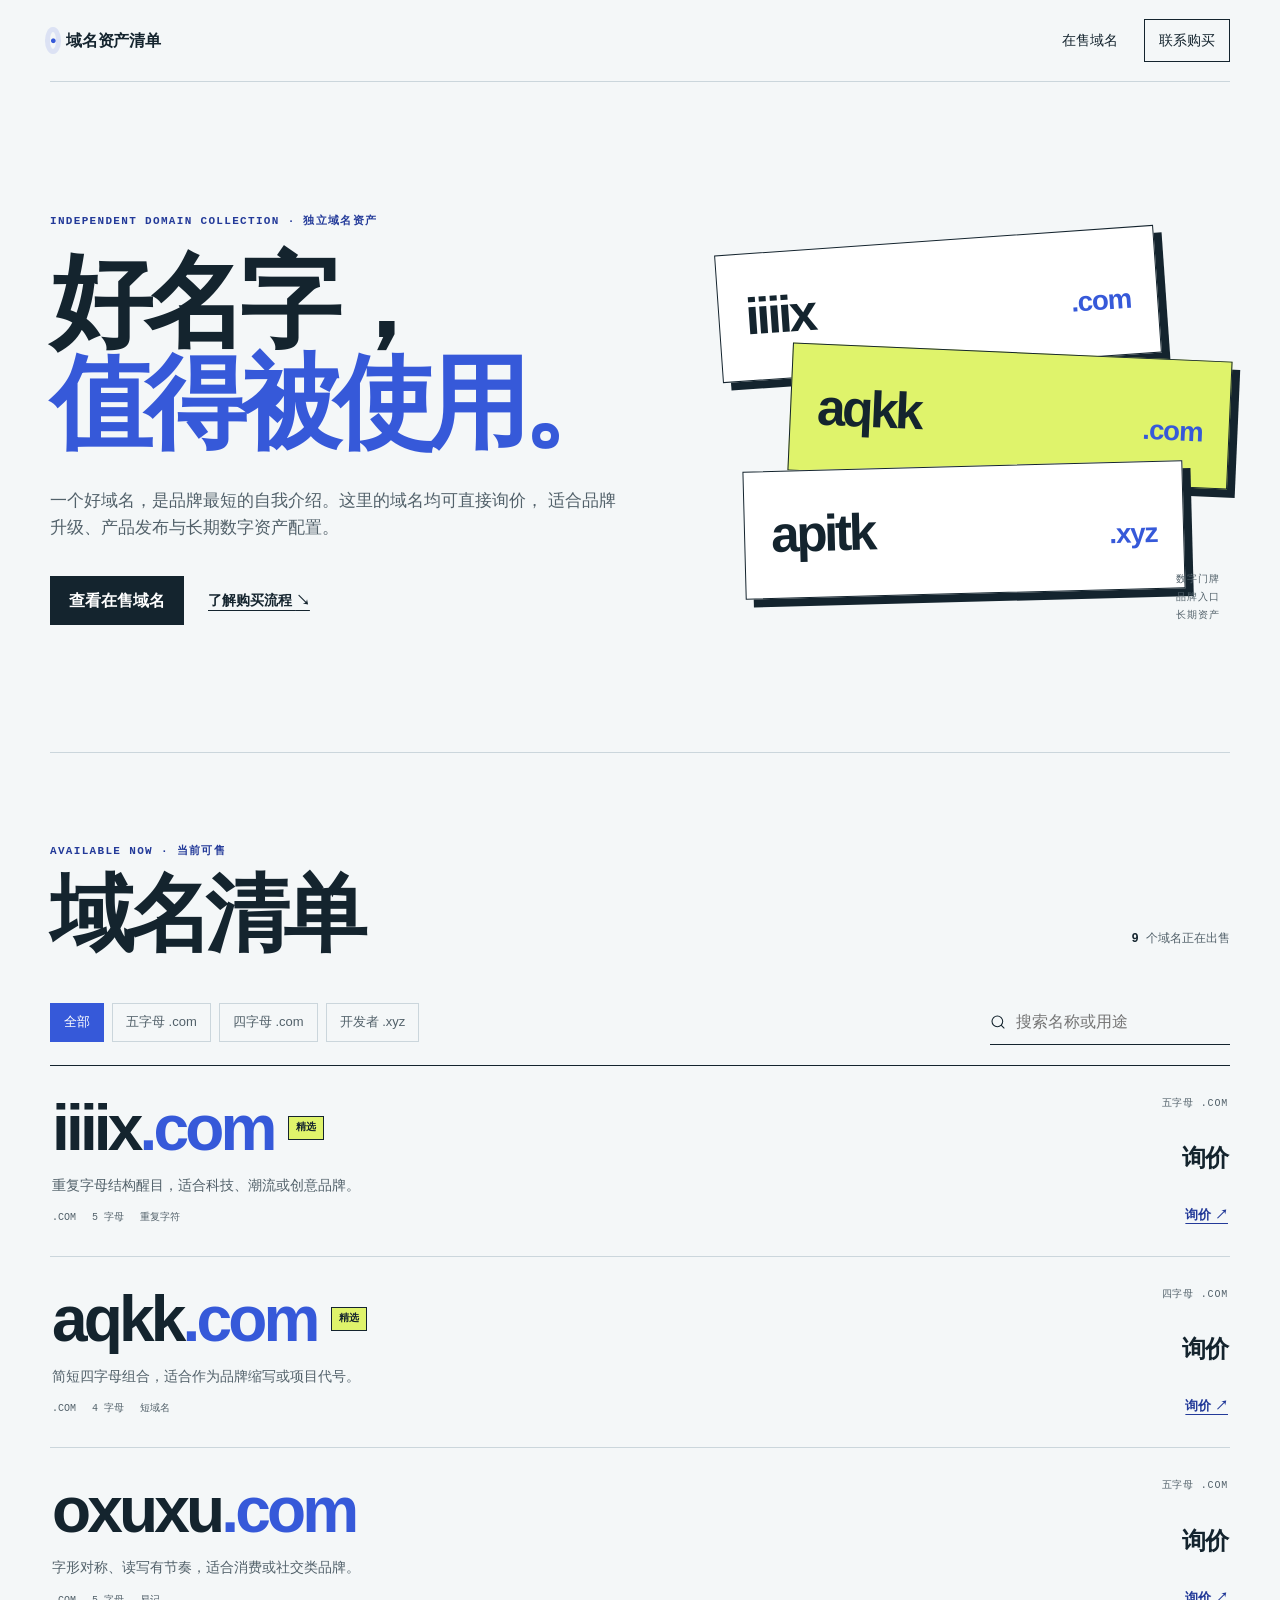
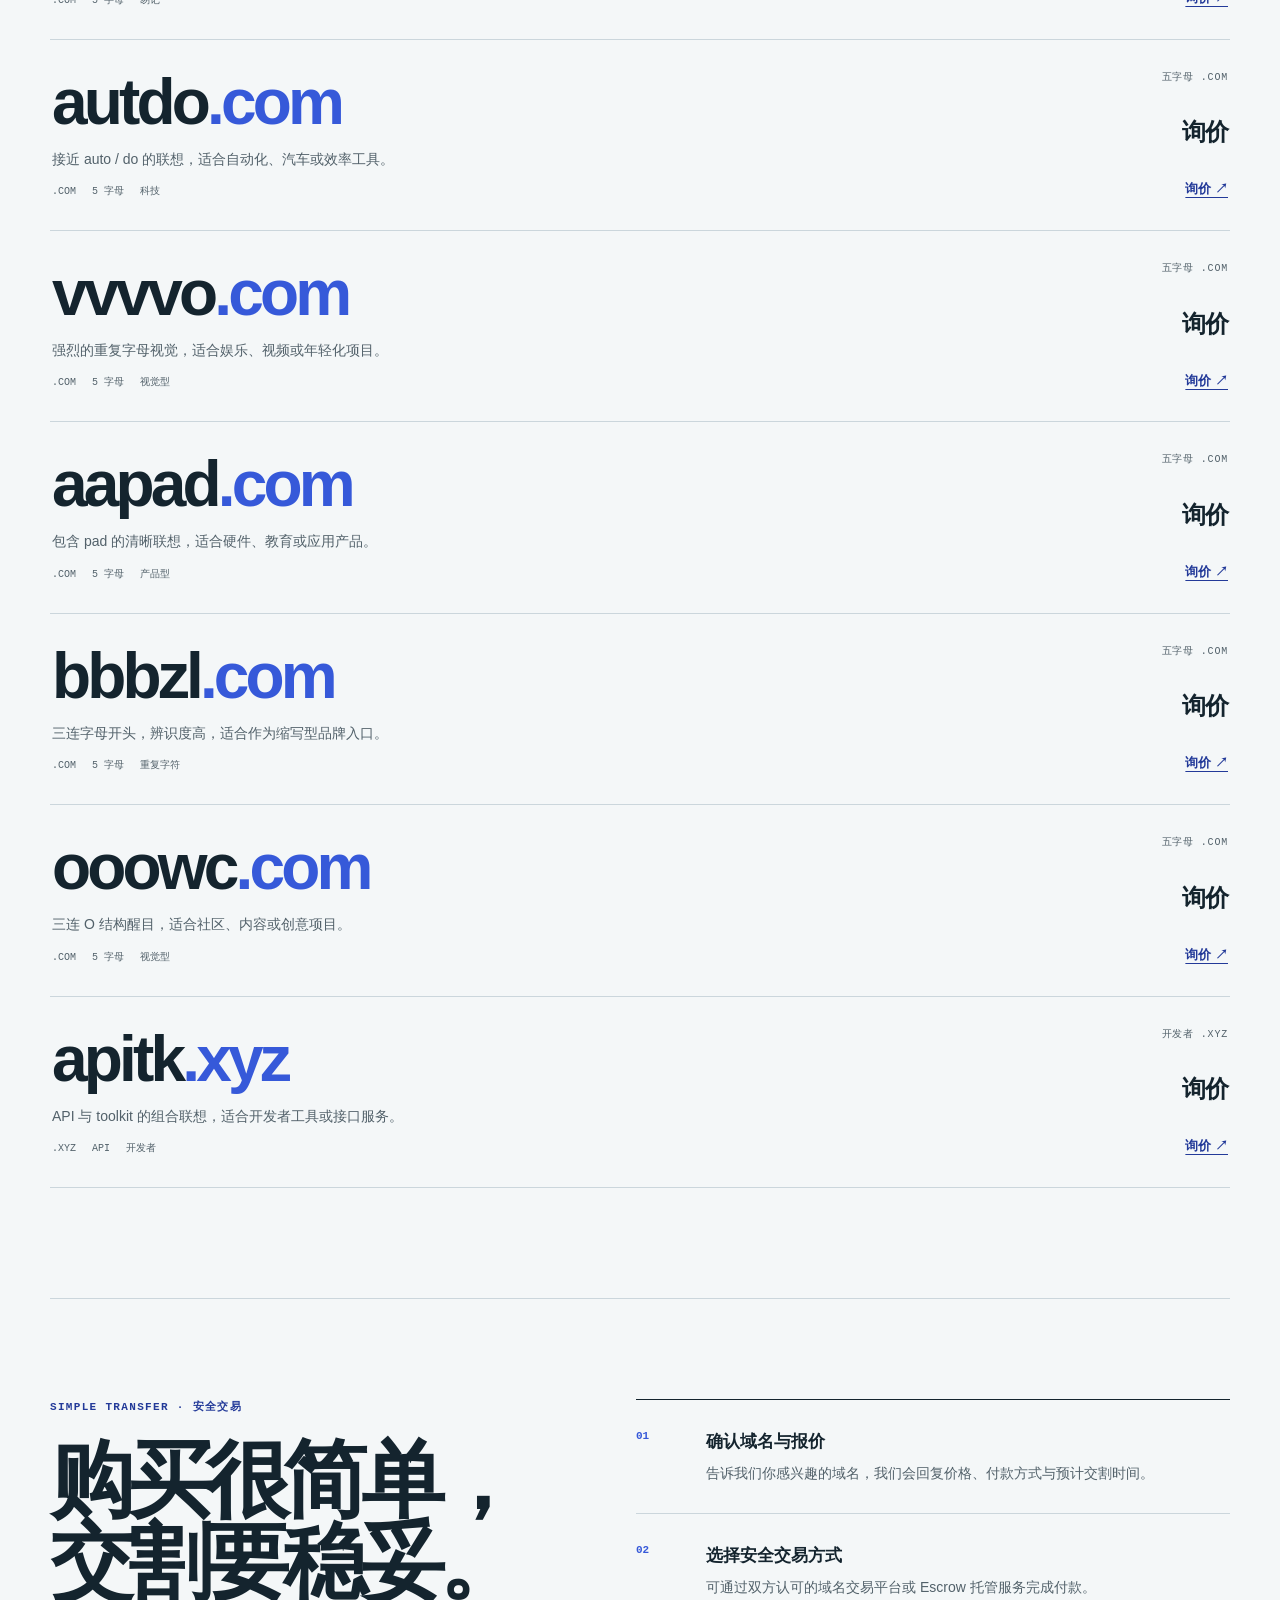
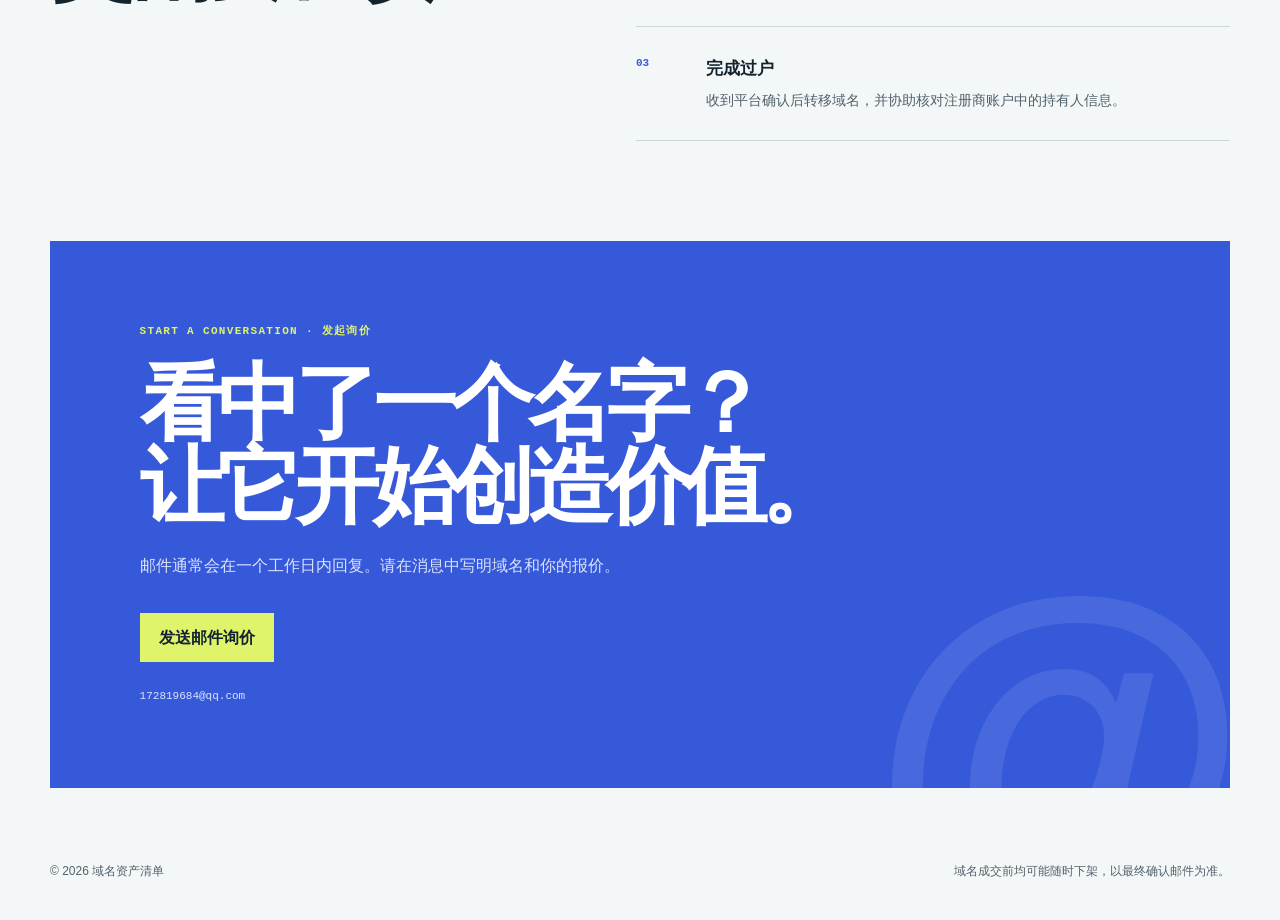
==== index.html @ d93ed224 "Initial commit" ====
<!doctype html>
<html lang="zh-CN">
  <head>
    <meta charset="UTF-8" />
    <meta name="viewport" content="width=device-width, initial-scale=1" />
    <meta
      name="description"
      content="精选品牌域名出售。查看域名价格与用途，并直接联系域名持有人。"
    />
    <meta name="theme-color" content="#e8eef2" />
    <meta property="og:title" content="域名资产清单｜精选域名出售" />
    <meta
      property="og:description"
      content="一个好域名，是品牌最短的自我介绍。查看当前可售域名。"
    />
    <title>域名资产清单｜精选域名出售</title>
    <link rel="stylesheet" href="./styles.css" />
    <script type="module" src="./app.js"></script>
  </head>
  <body>
    <a class="skip-link" href="#domain-list">跳到域名列表</a>

    <header class="site-header">
      <a class="brand" href="#top" aria-label="返回首页">
        <span class="brand-mark" aria-hidden="true">●</span>
        <span data-brand-name>域名资产清单</span>
      </a>
      <nav class="header-nav" aria-label="主导航">
        <a href="#domain-list">在售域名</a>
        <a class="nav-contact" href="#contact">联系购买</a>
      </nav>
    </header>

    <main id="top">
      <section class="hero" aria-labelledby="hero-title">
        <div class="hero-copy">
          <p class="eyebrow">Independent domain collection · 独立域名资产</p>
          <h1 id="hero-title">好名字，<br /><em>值得被使用。</em></h1>
          <p class="hero-intro">
            一个好域名，是品牌最短的自我介绍。这里的域名均可直接询价，
            适合品牌升级、产品发布与长期数字资产配置。
          </p>
          <div class="hero-actions">
            <a class="button button-primary" href="#domain-list">查看在售域名</a>
            <a class="text-link" href="#purchase-process">了解购买流程 <span aria-hidden="true">↘</span></a>
          </div>
        </div>

        <div class="address-stack" aria-label="精选在售域名标签">
          <div class="address-strip address-strip-one" aria-hidden="true">
            <span>iiiix</span><b>.com</b>
          </div>
          <div class="address-strip address-strip-two" aria-hidden="true">
            <span>aqkk</span><b>.com</b>
          </div>
          <div class="address-strip address-strip-three" aria-hidden="true">
            <span>apitk</span><b>.xyz</b>
          </div>
          <div class="asset-note">
            <span>数字门牌</span>
            <span>品牌入口</span>
            <span>长期资产</span>
          </div>
        </div>
      </section>

      <section class="catalogue" aria-labelledby="catalogue-title">
        <div class="section-heading">
          <div>
            <p class="eyebrow">Available now · 当前可售</p>
            <h2 id="catalogue-title">域名清单</h2>
          </div>
          <p><span id="domain-count">0</span> 个域名正在出售</p>
        </div>

        <div class="catalogue-controls" aria-label="筛选域名">
          <div class="filter-list" id="filter-list"></div>
          <label class="search-box">
            <span class="sr-only">搜索域名</span>
            <svg aria-hidden="true" viewBox="0 0 24 24" width="18" height="18">
              <path d="m21 21-4.35-4.35m2.35-5.65a8 8 0 1 1-16 0 8 8 0 0 1 16 0Z" />
            </svg>
            <input id="domain-search" type="search" placeholder="搜索名称或用途" autocomplete="off" />
          </label>
        </div>

        <div class="domain-list" id="domain-list" aria-live="polite"></div>
        <p class="empty-state" id="empty-state" hidden>没有匹配的域名，换个关键词试试。</p>
      </section>

      <section class="process" id="purchase-process" aria-labelledby="process-title">
        <div class="process-lead">
          <p class="eyebrow">Simple transfer · 安全交易</p>
          <h2 id="process-title">购买很简单，<br />交割要稳妥。</h2>
        </div>
        <ol class="process-steps">
          <li>
            <span>01</span>
            <div>
              <h3>确认域名与报价</h3>
              <p>告诉我们你感兴趣的域名，我们会回复价格、付款方式与预计交割时间。</p>
            </div>
          </li>
          <li>
            <span>02</span>
            <div>
              <h3>选择安全交易方式</h3>
              <p>可通过双方认可的域名交易平台或 Escrow 托管服务完成付款。</p>
            </div>
          </li>
          <li>
            <span>03</span>
            <div>
              <h3>完成过户</h3>
              <p>收到平台确认后转移域名，并协助核对注册商账户中的持有人信息。</p>
            </div>
          </li>
        </ol>
      </section>

      <section class="contact" id="contact" aria-labelledby="contact-title">
        <p class="eyebrow">Start a conversation · 发起询价</p>
        <h2 id="contact-title">看中了一个名字？<br />让它开始创造价值。</h2>
        <p>邮件通常会在一个工作日内回复。请在消息中写明域名和你的报价。</p>
        <div class="contact-actions">
          <a class="button button-light" id="email-contact" href="mailto:172819684@qq.com">发送邮件询价</a>
        </div>
        <p class="contact-detail">
          <span id="contact-email">172819684@qq.com</span>
        </p>
      </section>
    </main>

    <footer>
      <p>© <span id="current-year"></span> <span data-brand-name>域名资产清单</span></p>
      <p>域名成交前均可能随时下架，以最终确认邮件为准。</p>
    </footer>
  </body>
</html>
---- styles.css ----
:root {
  --paper: #f4f7f8;
  --paper-blue: #e8eef2;
  --ink: #14242e;
  --ink-soft: #52616a;
  --line: #cbd6dc;
  --blue: #3659d9;
  --blue-dark: #233a99;
  --lime: #dff36b;
  --white: #ffffff;
  --display: "Arial Narrow", "Aptos Display", "PingFang SC", sans-serif;
  --body: Inter, ui-sans-serif, -apple-system, BlinkMacSystemFont, "Segoe UI", "PingFang SC", sans-serif;
  --utility: ui-monospace, "SFMono-Regular", Consolas, monospace;
}

* {
  box-sizing: border-box;
}

html {
  scroll-behavior: smooth;
}

body {
  margin: 0;
  color: var(--ink);
  background: var(--paper);
  font-family: var(--body);
  line-height: 1.6;
  -webkit-font-smoothing: antialiased;
}

button,
input {
  font: inherit;
}

a {
  color: inherit;
}

.skip-link {
  position: fixed;
  z-index: 100;
  top: 12px;
  left: 12px;
  padding: 10px 14px;
  background: var(--ink);
  color: var(--white);
  transform: translateY(-150%);
}

.skip-link:focus {
  transform: translateY(0);
}

.site-header,
main,
footer {
  width: min(1180px, calc(100% - 48px));
  margin-inline: auto;
}

.site-header {
  height: 82px;
  display: flex;
  align-items: center;
  justify-content: space-between;
  border-bottom: 1px solid var(--line);
}

.brand {
  display: inline-flex;
  align-items: center;
  gap: 10px;
  font-weight: 750;
  text-decoration: none;
  letter-spacing: -0.02em;
}

.brand-mark {
  color: var(--blue);
  font-size: 11px;
  box-shadow: 0 0 0 5px color-mix(in srgb, var(--blue) 13%, transparent);
  border-radius: 50%;
}

.header-nav {
  display: flex;
  align-items: center;
  gap: 26px;
  font-size: 14px;
}

.header-nav a {
  text-decoration: none;
}

.header-nav a:hover {
  color: var(--blue);
}

.nav-contact {
  padding: 9px 14px;
  border: 1px solid var(--ink);
}

.hero {
  min-height: 670px;
  padding: 92px 0 88px;
  display: grid;
  grid-template-columns: 1.05fr 0.95fr;
  gap: 80px;
  align-items: center;
}

.eyebrow {
  margin: 0 0 22px;
  color: var(--blue-dark);
  font-family: var(--utility);
  font-size: 11px;
  font-weight: 700;
  letter-spacing: 0.12em;
  text-transform: uppercase;
}

.hero h1,
.section-heading h2,
.process h2,
.contact h2 {
  margin: 0;
  font-family: var(--display);
  font-weight: 800;
  letter-spacing: -0.075em;
  line-height: 0.98;
}

.hero h1 {
  font-size: clamp(64px, 8vw, 112px);
}

.hero h1 em {
  color: var(--blue);
  font-style: normal;
}

.hero-intro {
  max-width: 570px;
  margin: 34px 0 0;
  color: var(--ink-soft);
  font-size: 17px;
}

.hero-actions,
.contact-actions {
  margin-top: 34px;
  display: flex;
  align-items: center;
  gap: 24px;
}

.button {
  min-height: 48px;
  padding: 11px 18px;
  display: inline-flex;
  align-items: center;
  justify-content: center;
  border: 1px solid transparent;
  cursor: pointer;
  text-decoration: none;
  font-weight: 700;
  transition: transform 160ms ease, background 160ms ease, color 160ms ease;
}

.button:hover {
  transform: translateY(-2px);
}

.button-primary {
  background: var(--ink);
  color: var(--white);
}

.text-link {
  font-size: 14px;
  font-weight: 700;
  text-decoration-thickness: 1px;
  text-underline-offset: 5px;
}

.address-stack {
  position: relative;
  min-height: 370px;
}

.address-strip {
  position: absolute;
  width: min(440px, 96%);
  padding: 22px 26px;
  display: flex;
  align-items: baseline;
  justify-content: space-between;
  background: var(--white);
  border: 1px solid var(--ink);
  box-shadow: 8px 8px 0 var(--ink);
  font-family: var(--display);
  font-size: clamp(34px, 4vw, 54px);
  font-weight: 800;
  letter-spacing: -0.065em;
  transform-origin: center;
}

.address-strip b {
  color: var(--blue);
  font-size: 0.54em;
  letter-spacing: -0.04em;
}

.address-strip-one {
  top: 6px;
  left: 2%;
  transform: rotate(-4deg);
}

.address-strip-two {
  top: 118px;
  right: 0;
  background: var(--lime);
  transform: rotate(2.5deg);
}

.address-strip-three {
  top: 232px;
  left: 7%;
  transform: rotate(-1.5deg);
}

.asset-note {
  position: absolute;
  right: 2%;
  bottom: -20px;
  display: grid;
  gap: 2px;
  color: var(--ink-soft);
  font-family: var(--utility);
  font-size: 10px;
  letter-spacing: 0.1em;
  text-align: right;
  text-transform: uppercase;
}

.catalogue {
  padding: 90px 0 110px;
  border-top: 1px solid var(--line);
}

.section-heading {
  display: flex;
  align-items: flex-end;
  justify-content: space-between;
  gap: 32px;
}

.section-heading .eyebrow {
  margin-bottom: 12px;
}

.section-heading h2,
.process h2,
.contact h2 {
  font-size: clamp(48px, 7vw, 84px);
}

.section-heading > p {
  margin: 0 0 6px;
  color: var(--ink-soft);
  font-family: var(--utility);
  font-size: 12px;
}

.section-heading > p span {
  color: var(--ink);
  font-weight: 800;
}

.catalogue-controls {
  margin: 45px 0 20px;
  display: flex;
  align-items: center;
  justify-content: space-between;
  gap: 28px;
}

.filter-list {
  display: flex;
  flex-wrap: wrap;
  gap: 8px;
}

.filter-button {
  padding: 8px 13px;
  color: var(--ink-soft);
  background: transparent;
  border: 1px solid var(--line);
  cursor: pointer;
  font-size: 13px;
}

.filter-button[aria-pressed="true"] {
  color: var(--white);
  background: var(--blue);
  border-color: var(--blue);
}

.search-box {
  min-width: 240px;
  display: flex;
  align-items: center;
  gap: 10px;
  border-bottom: 1px solid var(--ink);
}

.search-box svg {
  fill: none;
  stroke: currentColor;
  stroke-linecap: round;
  stroke-width: 1.6;
}

.search-box input {
  width: 100%;
  padding: 9px 0;
  color: var(--ink);
  background: transparent;
  border: 0;
  outline: 0;
}

.domain-list {
  border-top: 1px solid var(--ink);
}

.domain-card {
  padding: 30px 2px;
  display: grid;
  grid-template-columns: 1fr 230px;
  gap: 46px;
  border-bottom: 1px solid var(--line);
  transition: background 160ms ease, padding 160ms ease;
}

.domain-card:hover {
  padding-inline: 18px;
  background: var(--white);
}

.domain-name-row {
  display: flex;
  align-items: center;
  gap: 14px;
}

.domain-card h3 {
  margin: 0;
  font-family: var(--display);
  font-size: clamp(34px, 5vw, 64px);
  line-height: 1;
  letter-spacing: -0.06em;
}

.domain-card h3 b {
  color: var(--blue);
}

.featured-badge {
  padding: 3px 7px;
  background: var(--lime);
  border: 1px solid var(--ink);
  font-family: var(--utility);
  font-size: 10px;
  font-weight: 800;
}

.domain-identity > p {
  max-width: 660px;
  margin: 14px 0;
  color: var(--ink-soft);
  font-size: 14px;
}

.tag-list {
  margin: 0;
  padding: 0;
  display: flex;
  gap: 16px;
  list-style: none;
  color: var(--ink-soft);
  font-family: var(--utility);
  font-size: 10px;
  text-transform: uppercase;
}

.domain-offer {
  display: grid;
  justify-items: end;
  align-content: space-between;
}

.category-label {
  color: var(--ink-soft);
  font-family: var(--utility);
  font-size: 10px;
  letter-spacing: 0.08em;
  text-transform: uppercase;
}

.domain-offer strong {
  font-size: 24px;
  letter-spacing: -0.04em;
}

.domain-offer a {
  color: var(--blue-dark);
  font-size: 13px;
  font-weight: 800;
  text-underline-offset: 4px;
}

.empty-state {
  margin: 0;
  padding: 70px 0;
  color: var(--ink-soft);
  text-align: center;
  border-bottom: 1px solid var(--line);
}

.process {
  padding: 100px 0;
  display: grid;
  grid-template-columns: 0.9fr 1.1fr;
  gap: 100px;
  border-top: 1px solid var(--line);
}

.process-steps {
  margin: 0;
  padding: 0;
  list-style: none;
  border-top: 1px solid var(--ink);
}

.process-steps li {
  padding: 28px 0;
  display: grid;
  grid-template-columns: 52px 1fr;
  gap: 18px;
  border-bottom: 1px solid var(--line);
}

.process-steps li > span {
  color: var(--blue);
  font-family: var(--utility);
  font-size: 11px;
  font-weight: 800;
}

.process-steps h3 {
  margin: 0 0 7px;
  font-size: 17px;
}

.process-steps p {
  margin: 0;
  color: var(--ink-soft);
  font-size: 14px;
}

.contact {
  margin-bottom: 36px;
  padding: 82px clamp(26px, 7vw, 94px);
  color: var(--white);
  background: var(--blue);
  position: relative;
  overflow: hidden;
}

.contact::after {
  content: "@";
  position: absolute;
  right: -20px;
  bottom: -145px;
  color: color-mix(in srgb, var(--white) 9%, transparent);
  font-family: var(--display);
  font-size: 390px;
  font-weight: 900;
  line-height: 1;
  pointer-events: none;
}

.contact > * {
  position: relative;
  z-index: 1;
}

.contact .eyebrow {
  color: var(--lime);
}

.contact h2 {
  max-width: 820px;
}

.contact > p:not(.eyebrow, .contact-detail, .copy-status) {
  max-width: 580px;
  margin: 26px 0 0;
  color: #dce3ff;
}

.button-light {
  color: var(--ink);
  background: var(--lime);
}

.button-ghost {
  color: var(--white);
  background: transparent;
  border-color: color-mix(in srgb, var(--white) 55%, transparent);
}

.contact-detail {
  margin: 26px 0 0;
  display: flex;
  flex-wrap: wrap;
  gap: 11px;
  color: #dce3ff;
  font-family: var(--utility);
  font-size: 11px;
}

footer {
  min-height: 96px;
  display: flex;
  align-items: center;
  justify-content: space-between;
  gap: 24px;
  color: var(--ink-soft);
  font-size: 12px;
}

.sr-only {
  position: absolute;
  width: 1px;
  height: 1px;
  padding: 0;
  margin: -1px;
  overflow: hidden;
  clip: rect(0, 0, 0, 0);
  white-space: nowrap;
  border: 0;
}

:focus-visible {
  outline: 3px solid var(--lime);
  outline-offset: 3px;
}

@media (max-width: 820px) {
  .site-header,
  main,
  footer {
    width: min(100% - 32px, 1180px);
  }

  .hero {
    min-height: auto;
    padding: 68px 0 78px;
    grid-template-columns: 1fr;
    gap: 70px;
  }

  .address-stack {
    width: min(520px, 100%);
    margin-inline: auto;
  }

  .catalogue-controls,
  .process {
    align-items: stretch;
    grid-template-columns: 1fr;
  }

  .catalogue-controls {
    flex-direction: column;
  }

  .filter-list,
  .search-box {
    width: 100%;
  }

  .process {
    gap: 48px;
  }
}

@media (max-width: 600px) {
  .site-header {
    height: 70px;
  }

  .header-nav > a:first-child {
    display: none;
  }

  .hero {
    padding-top: 54px;
  }

  .hero h1 {
    font-size: clamp(56px, 18vw, 78px);
  }

  .hero-actions {
    align-items: stretch;
    flex-direction: column;
  }

  .hero-actions .text-link {
    align-self: flex-start;
  }

  .address-stack {
    min-height: 310px;
  }

  .address-strip {
    padding: 18px;
    box-shadow: 6px 6px 0 var(--ink);
    font-size: clamp(30px, 10vw, 44px);
  }

  .address-strip-two {
    top: 96px;
  }

  .address-strip-three {
    top: 190px;
  }

  .asset-note {
    bottom: 0;
  }

  .section-heading {
    align-items: flex-start;
    flex-direction: column;
  }

  .domain-card {
    padding-block: 26px;
    grid-template-columns: 1fr;
    gap: 22px;
  }

  .domain-card:hover {
    padding-inline: 8px;
  }

  .domain-name-row {
    align-items: flex-start;
  }

  .domain-offer {
    grid-template-columns: 1fr auto;
    justify-items: start;
    gap: 8px 20px;
  }

  .domain-offer strong {
    grid-row: 1 / 3;
    grid-column: 2;
    align-self: center;
  }

  .process,
  .catalogue {
    padding-block: 76px;
  }

  .contact {
    width: 100%;
    margin-bottom: 0;
  }

  footer {
    padding-block: 24px;
    align-items: flex-start;
    flex-direction: column;
    gap: 2px;
  }
}

@media (prefers-reduced-motion: reduce) {
  html {
    scroll-behavior: auto;
  }

  *,
  *::before,
  *::after {
    scroll-behavior: auto !important;
    transition-duration: 0.01ms !important;
  }
}
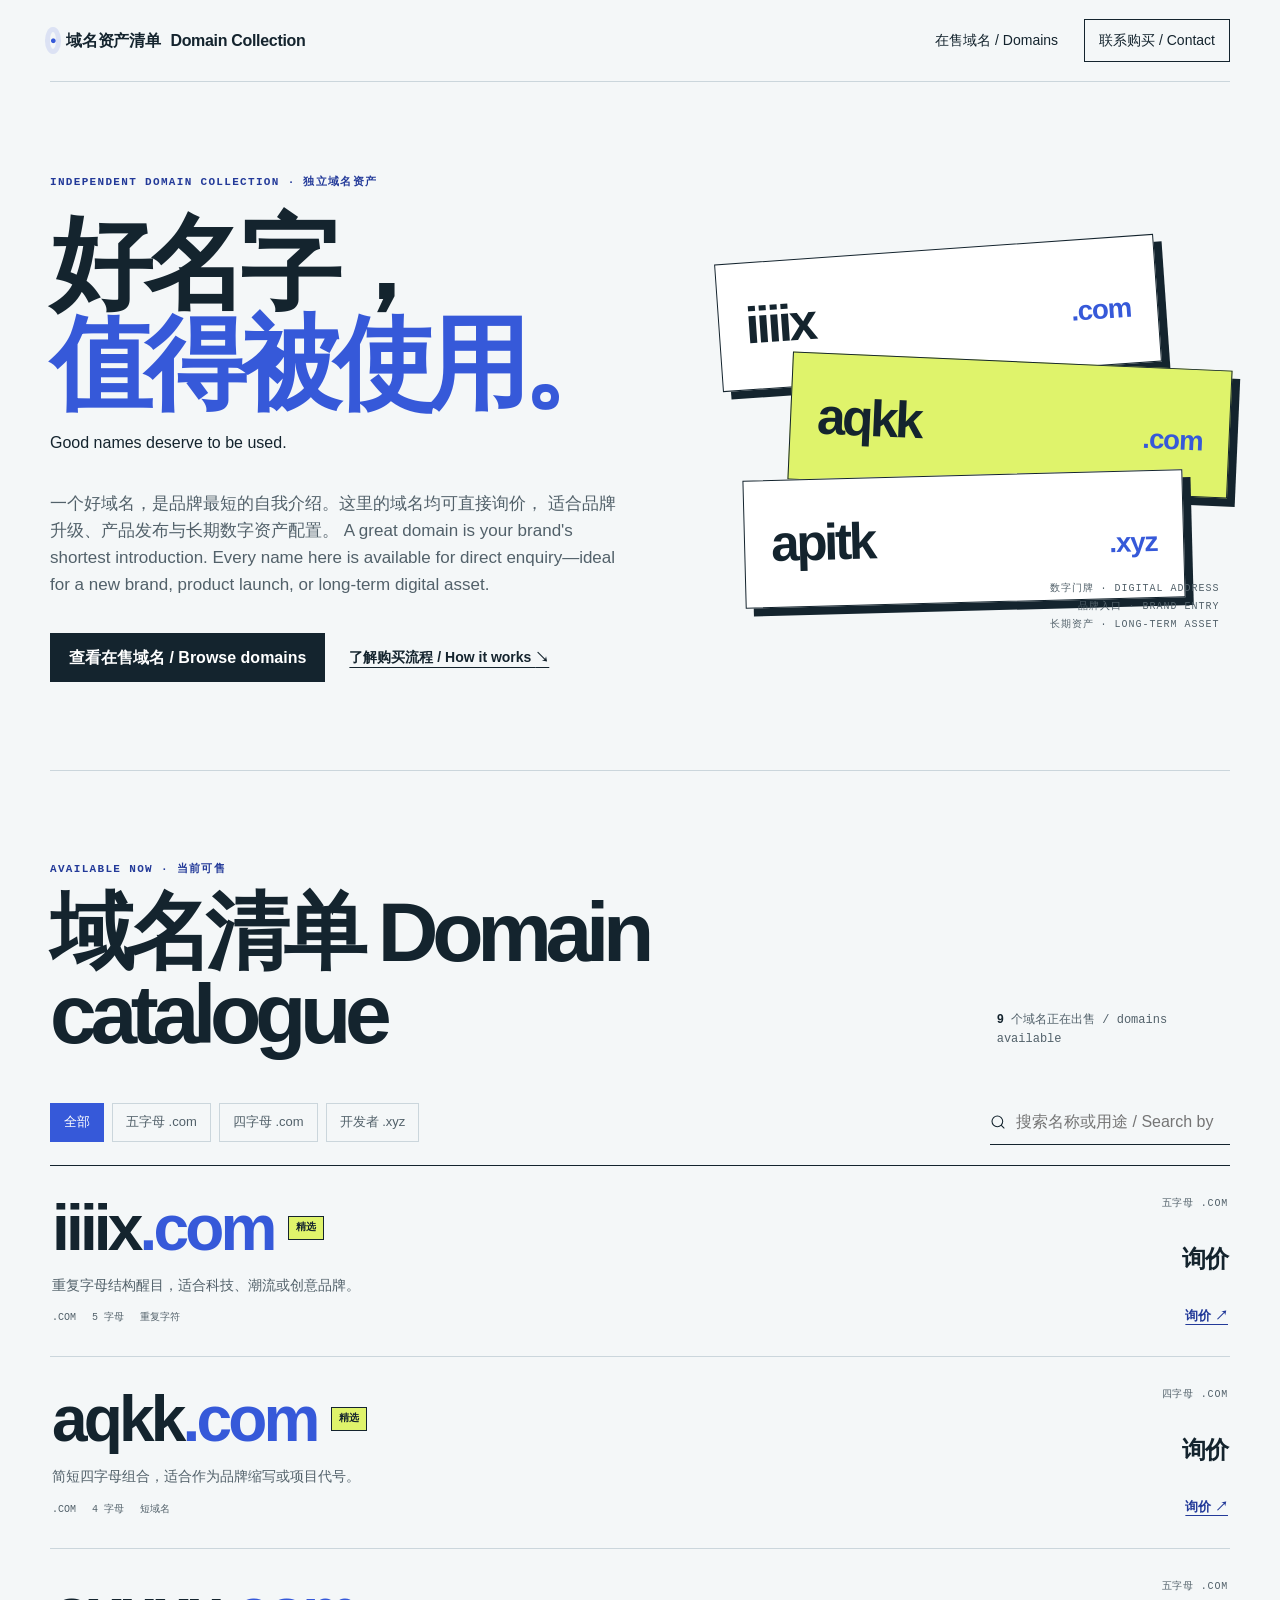
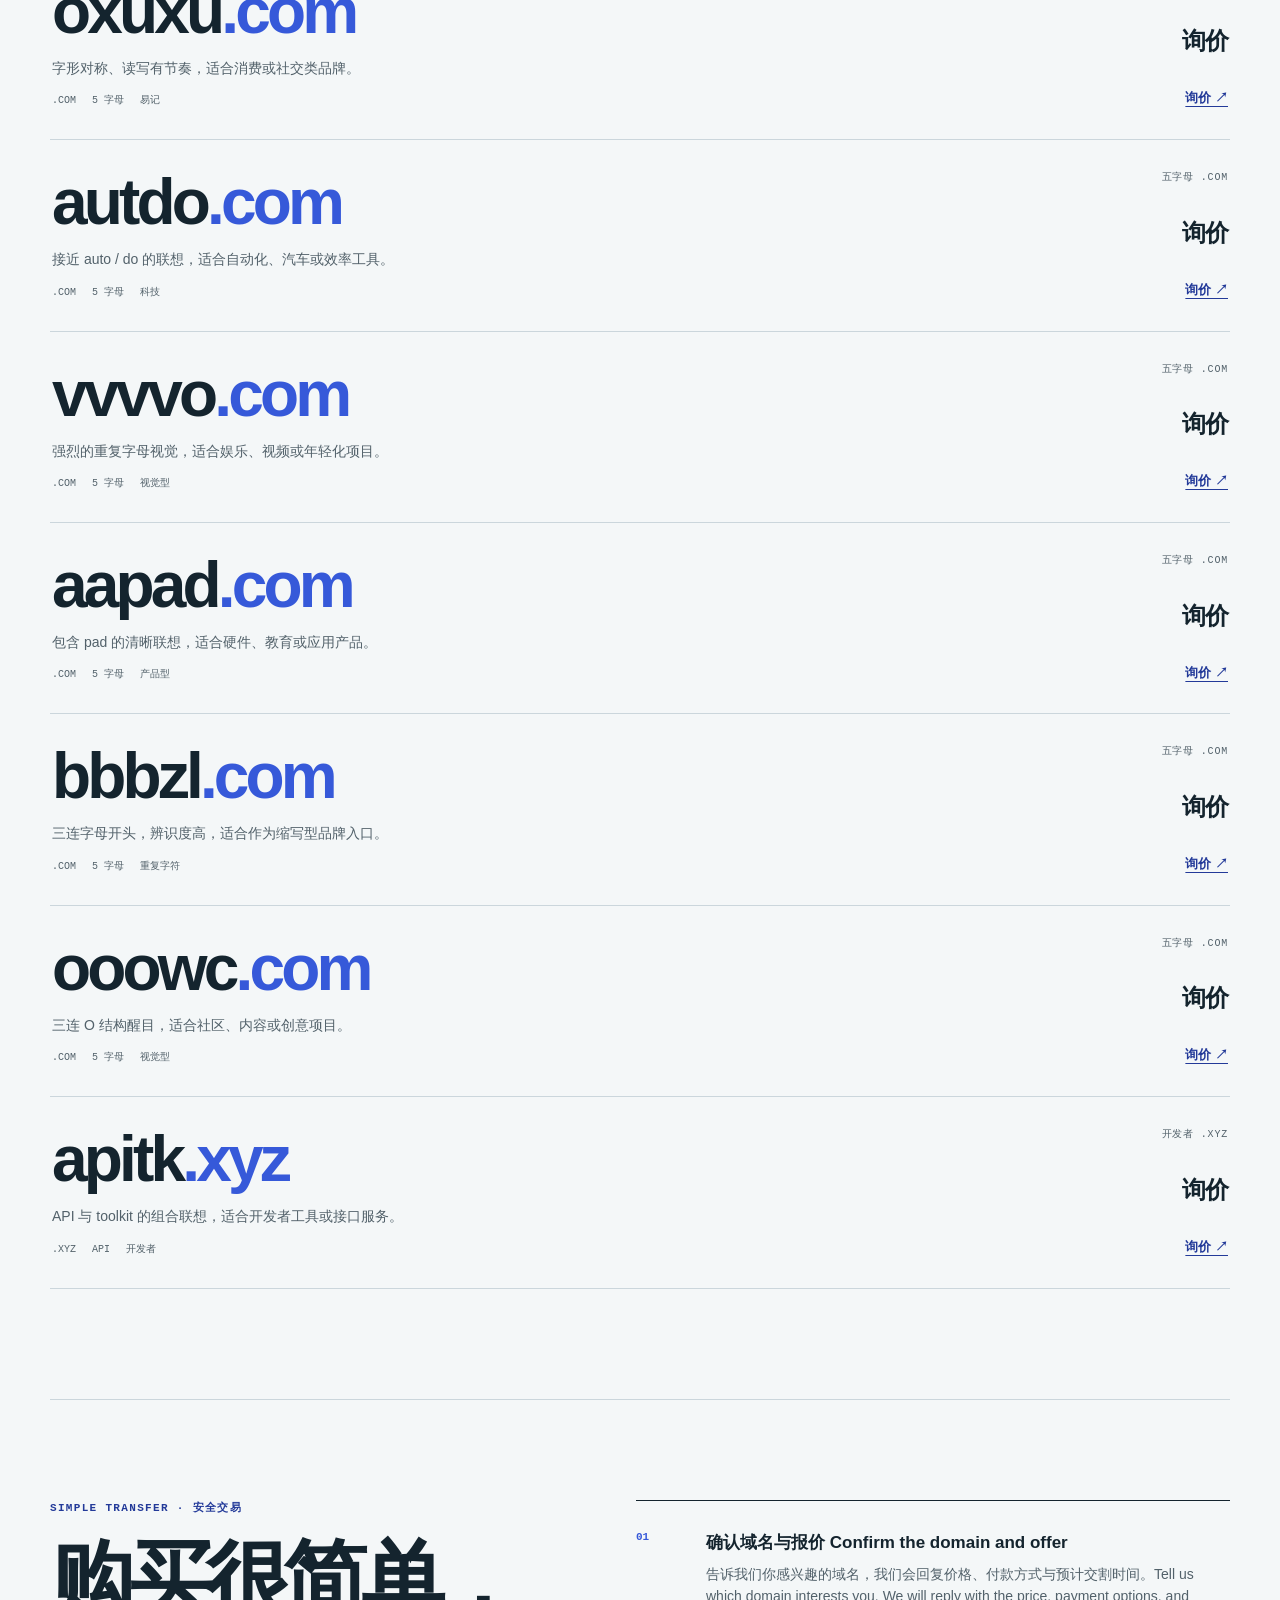
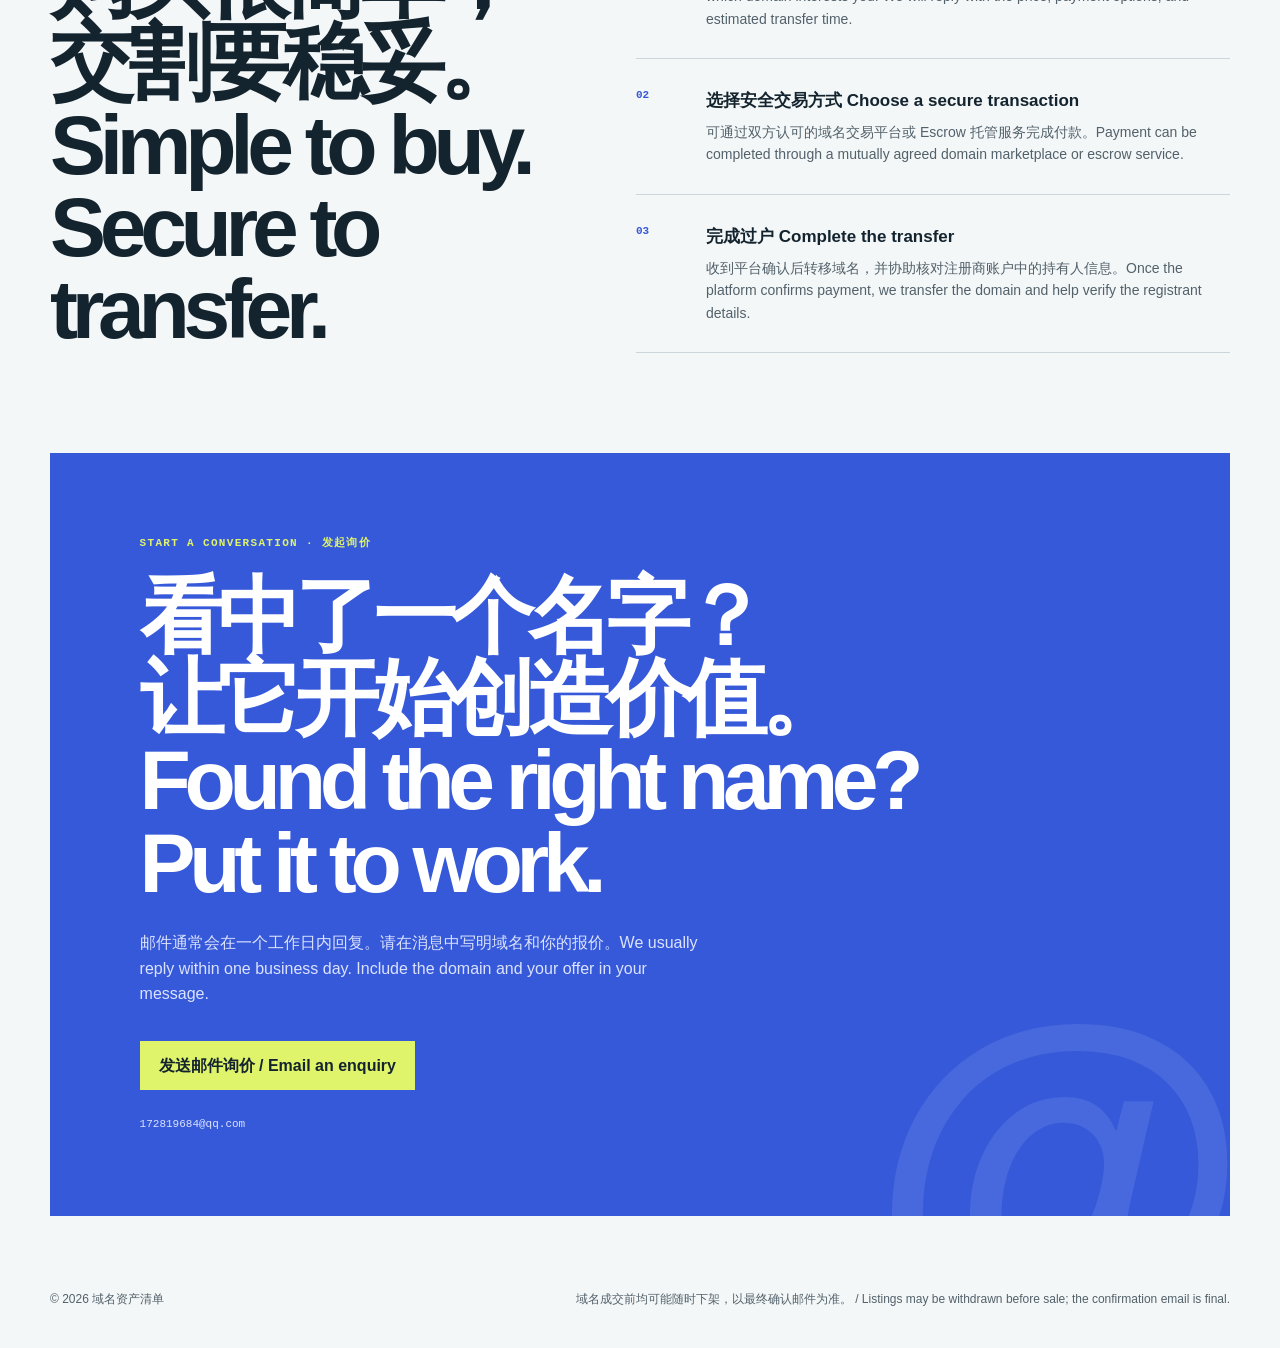
==== commit e7c9b8c7: "Add bilingual Chinese and English copy" ====
--- a/index.html
+++ b/index.html
@@ -5,29 +5,30 @@
     <meta name="viewport" content="width=device-width, initial-scale=1" />
     <meta
       name="description"
-      content="精选品牌域名出售。查看域名价格与用途，并直接联系域名持有人。"
+      content="精选品牌域名出售｜Curated brandable domains for sale. 查看域名价格与用途，并直接联系域名持有人。"
     />
     <meta name="theme-color" content="#e8eef2" />
-    <meta property="og:title" content="域名资产清单｜精选域名出售" />
+    <meta property="og:title" content="域名资产清单｜Curated Domains for Sale" />
     <meta
       property="og:description"
-      content="一个好域名，是品牌最短的自我介绍。查看当前可售域名。"
+      content="一个好域名，是品牌最短的自我介绍。A great domain is your brand's shortest introduction."
     />
-    <title>域名资产清单｜精选域名出售</title>
+    <title>域名资产清单｜Curated Domains for Sale</title>
     <link rel="stylesheet" href="./styles.css" />
     <script type="module" src="./app.js"></script>
   </head>
   <body>
-    <a class="skip-link" href="#domain-list">跳到域名列表</a>
+    <a class="skip-link" href="#domain-list">跳到域名列表 / Skip to domains</a>
 
     <header class="site-header">
       <a class="brand" href="#top" aria-label="返回首页">
         <span class="brand-mark" aria-hidden="true">●</span>
         <span data-brand-name>域名资产清单</span>
+        <span class="brand-en">Domain Collection</span>
       </a>
-      <nav class="header-nav" aria-label="主导航">
-        <a href="#domain-list">在售域名</a>
-        <a class="nav-contact" href="#contact">联系购买</a>
+      <nav class="header-nav" aria-label="主导航 / Main navigation">
+        <a href="#domain-list">在售域名 / Domains</a>
+        <a class="nav-contact" href="#contact">联系购买 / Contact</a>
       </nav>
     </header>
 
@@ -36,13 +37,15 @@
         <div class="hero-copy">
           <p class="eyebrow">Independent domain collection · 独立域名资产</p>
           <h1 id="hero-title">好名字，<br /><em>值得被使用。</em></h1>
+          <p class="hero-title-en" lang="en">Good names deserve to be used.</p>
           <p class="hero-intro">
             一个好域名，是品牌最短的自我介绍。这里的域名均可直接询价，
             适合品牌升级、产品发布与长期数字资产配置。
+            <span class="copy-en" lang="en">A great domain is your brand's shortest introduction. Every name here is available for direct enquiry—ideal for a new brand, product launch, or long-term digital asset.</span>
           </p>
           <div class="hero-actions">
-            <a class="button button-primary" href="#domain-list">查看在售域名</a>
-            <a class="text-link" href="#purchase-process">了解购买流程 <span aria-hidden="true">↘</span></a>
+            <a class="button button-primary" href="#domain-list">查看在售域名 / Browse domains</a>
+            <a class="text-link" href="#purchase-process">了解购买流程 / How it works <span aria-hidden="true">↘</span></a>
           </div>
         </div>
 
@@ -56,10 +59,10 @@
           <div class="address-strip address-strip-three" aria-hidden="true">
             <span>apitk</span><b>.xyz</b>
           </div>
-          <div class="asset-note">
-            <span>数字门牌</span>
-            <span>品牌入口</span>
-            <span>长期资产</span>
+        <div class="asset-note">
+            <span>数字门牌 · Digital address</span>
+            <span>品牌入口 · Brand entry</span>
+            <span>长期资产 · Long-term asset</span>
           </div>
         </div>
       </section>
@@ -68,51 +71,51 @@
         <div class="section-heading">
           <div>
             <p class="eyebrow">Available now · 当前可售</p>
-            <h2 id="catalogue-title">域名清单</h2>
+            <h2 id="catalogue-title">域名清单 <span class="heading-en" lang="en">Domain catalogue</span></h2>
           </div>
-          <p><span id="domain-count">0</span> 个域名正在出售</p>
+          <p><span id="domain-count">0</span> 个域名正在出售 / domains available</p>
         </div>
 
-        <div class="catalogue-controls" aria-label="筛选域名">
+        <div class="catalogue-controls" aria-label="筛选域名 / Filter domains">
           <div class="filter-list" id="filter-list"></div>
           <label class="search-box">
-            <span class="sr-only">搜索域名</span>
+            <span class="sr-only">搜索域名 / Search domains</span>
             <svg aria-hidden="true" viewBox="0 0 24 24" width="18" height="18">
               <path d="m21 21-4.35-4.35m2.35-5.65a8 8 0 1 1-16 0 8 8 0 0 1 16 0Z" />
             </svg>
-            <input id="domain-search" type="search" placeholder="搜索名称或用途" autocomplete="off" />
+            <input id="domain-search" type="search" placeholder="搜索名称或用途 / Search by name or use case" autocomplete="off" />
           </label>
         </div>
 
         <div class="domain-list" id="domain-list" aria-live="polite"></div>
-        <p class="empty-state" id="empty-state" hidden>没有匹配的域名，换个关键词试试。</p>
+        <p class="empty-state" id="empty-state" hidden>没有匹配的域名，换个关键词试试。 / No matching domains. Try another search.</p>
       </section>
 
       <section class="process" id="purchase-process" aria-labelledby="process-title">
         <div class="process-lead">
           <p class="eyebrow">Simple transfer · 安全交易</p>
-          <h2 id="process-title">购买很简单，<br />交割要稳妥。</h2>
+          <h2 id="process-title">购买很简单，<br />交割要稳妥。 <span class="heading-en" lang="en">Simple to buy. Secure to transfer.</span></h2>
         </div>
         <ol class="process-steps">
           <li>
             <span>01</span>
             <div>
-              <h3>确认域名与报价</h3>
-              <p>告诉我们你感兴趣的域名，我们会回复价格、付款方式与预计交割时间。</p>
+              <h3>确认域名与报价 <span class="step-en" lang="en">Confirm the domain and offer</span></h3>
+              <p>告诉我们你感兴趣的域名，我们会回复价格、付款方式与预计交割时间。<span class="copy-en" lang="en">Tell us which domain interests you. We will reply with the price, payment options, and estimated transfer time.</span></p>
             </div>
           </li>
           <li>
             <span>02</span>
             <div>
-              <h3>选择安全交易方式</h3>
-              <p>可通过双方认可的域名交易平台或 Escrow 托管服务完成付款。</p>
+              <h3>选择安全交易方式 <span class="step-en" lang="en">Choose a secure transaction</span></h3>
+              <p>可通过双方认可的域名交易平台或 Escrow 托管服务完成付款。<span class="copy-en" lang="en">Payment can be completed through a mutually agreed domain marketplace or escrow service.</span></p>
             </div>
           </li>
           <li>
             <span>03</span>
             <div>
-              <h3>完成过户</h3>
-              <p>收到平台确认后转移域名，并协助核对注册商账户中的持有人信息。</p>
+              <h3>完成过户 <span class="step-en" lang="en">Complete the transfer</span></h3>
+              <p>收到平台确认后转移域名，并协助核对注册商账户中的持有人信息。<span class="copy-en" lang="en">Once the platform confirms payment, we transfer the domain and help verify the registrant details.</span></p>
             </div>
           </li>
         </ol>
@@ -120,10 +123,10 @@
 
       <section class="contact" id="contact" aria-labelledby="contact-title">
         <p class="eyebrow">Start a conversation · 发起询价</p>
-        <h2 id="contact-title">看中了一个名字？<br />让它开始创造价值。</h2>
-        <p>邮件通常会在一个工作日内回复。请在消息中写明域名和你的报价。</p>
+        <h2 id="contact-title">看中了一个名字？<br />让它开始创造价值。 <span class="heading-en" lang="en">Found the right name? Put it to work.</span></h2>
+        <p>邮件通常会在一个工作日内回复。请在消息中写明域名和你的报价。<span class="copy-en" lang="en">We usually reply within one business day. Include the domain and your offer in your message.</span></p>
         <div class="contact-actions">
-          <a class="button button-light" id="email-contact" href="mailto:172819684@qq.com">发送邮件询价</a>
+          <a class="button button-light" id="email-contact" href="mailto:172819684@qq.com">发送邮件询价 / Email an enquiry</a>
         </div>
         <p class="contact-detail">
           <span id="contact-email">172819684@qq.com</span>
@@ -133,7 +136,7 @@
 
     <footer>
       <p>© <span id="current-year"></span> <span data-brand-name>域名资产清单</span></p>
-      <p>域名成交前均可能随时下架，以最终确认邮件为准。</p>
+      <p>域名成交前均可能随时下架，以最终确认邮件为准。 / Listings may be withdrawn before sale; the confirmation email is final.</p>
     </footer>
   </body>
 </html>
